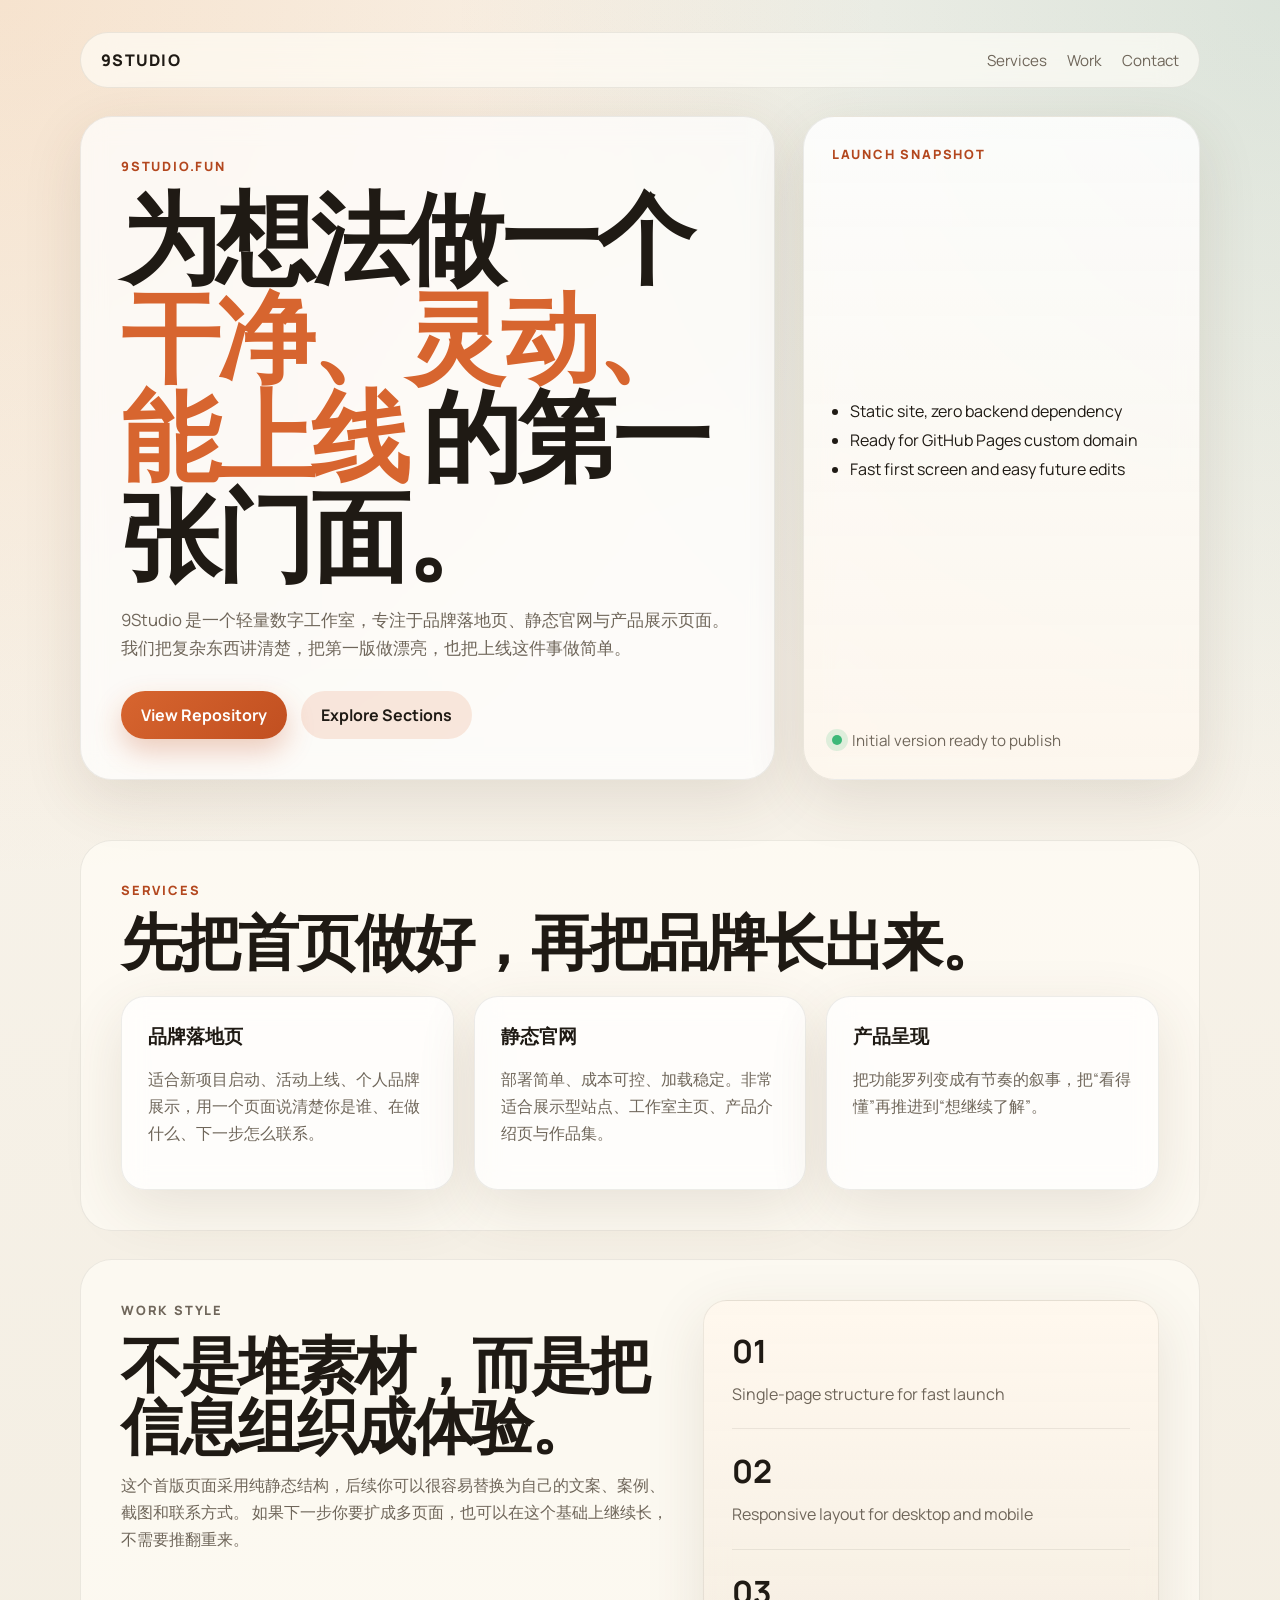
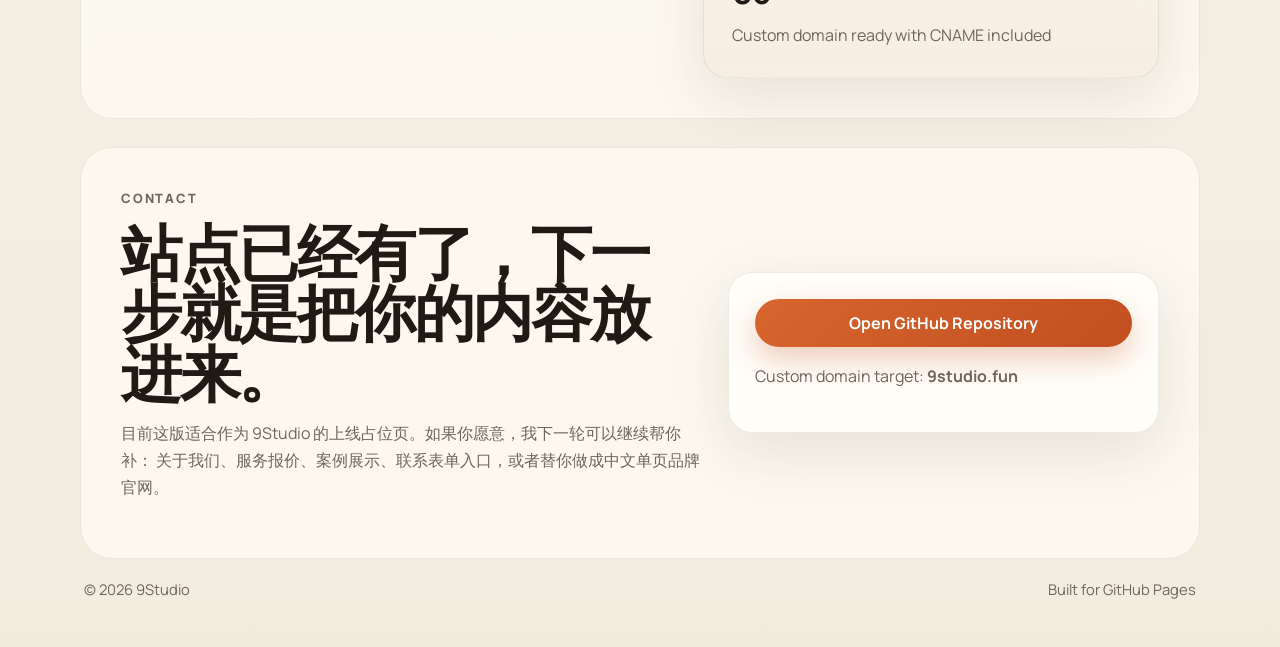
==== index.html @ e5561b4b "Add initial GitHub Pages landing site" ====
<!DOCTYPE html>
<html lang="zh-CN">
<head>
  <meta charset="UTF-8">
  <meta name="viewport" content="width=device-width, initial-scale=1.0">
  <meta
    name="description"
    content="9Studio is a compact digital studio focused on websites, brand landing pages, and product experiences."
  >
  <title>9Studio</title>
  <link rel="preconnect" href="https://fonts.googleapis.com">
  <link rel="preconnect" href="https://fonts.gstatic.com" crossorigin>
  <link
    href="https://fonts.googleapis.com/css2?family=Manrope:wght@400;500;600;700;800&display=swap"
    rel="stylesheet"
  >
  <link rel="stylesheet" href="styles.css">
</head>
<body>
  <div class="site-shell">
    <header class="hero">
      <nav class="topbar">
        <a class="brand" href="#home">9Studio</a>
        <div class="topbar-links">
          <a href="#services">Services</a>
          <a href="#work">Work</a>
          <a href="#contact">Contact</a>
        </div>
      </nav>

      <section class="hero-grid" id="home">
        <div class="hero-copy">
          <p class="eyebrow">9studio.fun</p>
          <h1>
            为想法做一个
            <span>干净、灵动、能上线</span>
            的第一张门面。
          </h1>
          <p class="lead">
            9Studio 是一个轻量数字工作室，专注于品牌落地页、静态官网与产品展示页面。
            我们把复杂东西讲清楚，把第一版做漂亮，也把上线这件事做简单。
          </p>
          <div class="hero-actions">
            <a class="button button-primary" href="https://github.com/buqun1994-sudo/9.9studio_web">View Repository</a>
            <a class="button button-secondary" href="#services">Explore Sections</a>
          </div>
        </div>

        <aside class="hero-card">
          <p class="card-label">Launch Snapshot</p>
          <ul>
            <li>Static site, zero backend dependency</li>
            <li>Ready for GitHub Pages custom domain</li>
            <li>Fast first screen and easy future edits</li>
          </ul>
          <div class="hero-card-footer">
            <span class="status-dot"></span>
            <span>Initial version ready to publish</span>
          </div>
        </aside>
      </section>
    </header>

    <main>
      <section class="section section-grid" id="services">
        <div class="section-intro">
          <p class="section-kicker">Services</p>
          <h2>先把首页做好，再把品牌长出来。</h2>
        </div>

        <div class="card-grid">
          <article class="info-card">
            <h3>品牌落地页</h3>
            <p>适合新项目启动、活动上线、个人品牌展示，用一个页面说清楚你是谁、在做什么、下一步怎么联系。</p>
          </article>
          <article class="info-card">
            <h3>静态官网</h3>
            <p>部署简单、成本可控、加载稳定。非常适合展示型站点、工作室主页、产品介绍页与作品集。</p>
          </article>
          <article class="info-card">
            <h3>产品呈现</h3>
            <p>把功能罗列变成有节奏的叙事，把“看得懂”再推进到“想继续了解”。</p>
          </article>
        </div>
      </section>

      <section class="section spotlight" id="work">
        <div class="spotlight-copy">
          <p class="section-kicker">Work Style</p>
          <h2>不是堆素材，而是把信息组织成体验。</h2>
          <p>
            这个首版页面采用纯静态结构，后续你可以很容易替换为自己的文案、案例、截图和联系方式。
            如果下一步你要扩成多页面，也可以在这个基础上继续长，不需要推翻重来。
          </p>
        </div>

        <div class="metric-panel">
          <div>
            <strong>01</strong>
            <span>Single-page structure for fast launch</span>
          </div>
          <div>
            <strong>02</strong>
            <span>Responsive layout for desktop and mobile</span>
          </div>
          <div>
            <strong>03</strong>
            <span>Custom domain ready with CNAME included</span>
          </div>
        </div>
      </section>

      <section class="section contact-section" id="contact">
        <div class="contact-copy">
          <p class="section-kicker">Contact</p>
          <h2>站点已经有了，下一步就是把你的内容放进来。</h2>
          <p>
            目前这版适合作为 9Studio 的上线占位页。如果你愿意，我下一轮可以继续帮你补：
            关于我们、服务报价、案例展示、联系表单入口，或者替你做成中文单页品牌官网。
          </p>
        </div>

        <div class="contact-box">
          <a class="button button-primary button-full" href="https://github.com/buqun1994-sudo/9.9studio_web">
            Open GitHub Repository
          </a>
          <p class="small-note">
            Custom domain target:
            <strong>9studio.fun</strong>
          </p>
        </div>
      </section>
    </main>

    <footer class="site-footer">
      <span>© <span id="year">2026</span> 9Studio</span>
      <span>Built for GitHub Pages</span>
    </footer>
  </div>

  <script>
    document.getElementById("year").textContent = new Date().getFullYear();
  </script>
</body>
</html>
---- styles.css ----
:root {
  --bg: #f6f2e8;
  --surface: rgba(255, 255, 255, 0.7);
  --surface-strong: #fffdf8;
  --text: #1f1a14;
  --muted: #6f665a;
  --line: rgba(31, 26, 20, 0.08);
  --accent: #d7652f;
  --accent-deep: #b3471e;
  --accent-soft: rgba(215, 101, 47, 0.14);
  --shadow: 0 18px 60px rgba(82, 57, 36, 0.12);
  --radius-xl: 32px;
  --radius-lg: 24px;
  --radius-md: 16px;
  --content-width: 1120px;
}

* {
  box-sizing: border-box;
}

html {
  scroll-behavior: smooth;
}

body {
  margin: 0;
  min-height: 100vh;
  color: var(--text);
  background:
    radial-gradient(circle at top left, rgba(236, 163, 95, 0.22), transparent 34%),
    radial-gradient(circle at top right, rgba(86, 148, 130, 0.18), transparent 32%),
    linear-gradient(180deg, #f9f5ee 0%, #f2ecdf 100%);
  font-family: "Manrope", "Avenir Next", "Segoe UI Variable Display", "PingFang SC", sans-serif;
}

a {
  color: inherit;
  text-decoration: none;
}

.site-shell {
  width: min(calc(100% - 32px), var(--content-width));
  margin: 0 auto;
  padding: 24px 0 48px;
}

.hero {
  padding: 8px 0 32px;
}

.topbar {
  display: flex;
  align-items: center;
  justify-content: space-between;
  gap: 24px;
  padding: 16px 20px;
  border: 1px solid var(--line);
  border-radius: 999px;
  background: rgba(255, 253, 248, 0.65);
  backdrop-filter: blur(18px);
}

.brand {
  font-size: 1rem;
  font-weight: 800;
  letter-spacing: 0.08em;
  text-transform: uppercase;
}

.topbar-links {
  display: flex;
  gap: 20px;
  color: var(--muted);
  font-size: 0.95rem;
}

.hero-grid {
  display: grid;
  grid-template-columns: minmax(0, 1.4fr) minmax(280px, 0.8fr);
  gap: 28px;
  margin-top: 28px;
}

.hero-copy,
.hero-card,
.info-card,
.metric-panel,
.contact-box {
  border: 1px solid var(--line);
  background: var(--surface);
  box-shadow: var(--shadow);
  backdrop-filter: blur(12px);
}

.hero-copy {
  padding: 40px;
  border-radius: var(--radius-xl);
}

.eyebrow,
.section-kicker,
.card-label {
  margin: 0 0 12px;
  color: var(--accent-deep);
  font-size: 0.8rem;
  font-weight: 800;
  letter-spacing: 0.14em;
  text-transform: uppercase;
}

.hero-copy h1,
.section-intro h2,
.spotlight-copy h2,
.contact-copy h2 {
  margin: 0;
  line-height: 1;
  letter-spacing: -0.04em;
}

.hero-copy h1 {
  font-size: clamp(3rem, 8vw, 6.2rem);
}

.hero-copy h1 span {
  color: var(--accent);
}

.lead,
.spotlight-copy p,
.contact-copy p,
.info-card p,
.metric-panel span,
.small-note {
  color: var(--muted);
  line-height: 1.7;
}

.lead {
  max-width: 48rem;
  margin: 22px 0 0;
  font-size: 1.05rem;
}

.hero-actions {
  display: flex;
  flex-wrap: wrap;
  gap: 14px;
  margin-top: 28px;
}

.button {
  display: inline-flex;
  align-items: center;
  justify-content: center;
  min-height: 48px;
  padding: 0 20px;
  border-radius: 999px;
  font-weight: 700;
  transition: transform 160ms ease, box-shadow 160ms ease, background-color 160ms ease;
}

.button:hover {
  transform: translateY(-1px);
}

.button-primary {
  color: #fff;
  background: linear-gradient(135deg, var(--accent) 0%, #c14f20 100%);
  box-shadow: 0 12px 28px rgba(193, 79, 32, 0.28);
}

.button-secondary {
  background: var(--accent-soft);
}

.button-full {
  width: 100%;
}

.hero-card {
  display: flex;
  flex-direction: column;
  justify-content: space-between;
  padding: 28px;
  border-radius: var(--radius-xl);
  background:
    linear-gradient(180deg, rgba(255, 255, 255, 0.84) 0%, rgba(255, 248, 239, 0.78) 100%);
}

.hero-card ul {
  margin: 0;
  padding-left: 18px;
  color: var(--text);
  line-height: 1.8;
}

.hero-card-footer {
  display: flex;
  align-items: center;
  gap: 10px;
  margin-top: 24px;
  color: var(--muted);
  font-size: 0.95rem;
}

.status-dot {
  width: 10px;
  height: 10px;
  border-radius: 50%;
  background: #3cb878;
  box-shadow: 0 0 0 6px rgba(60, 184, 120, 0.16);
}

.section {
  margin-top: 28px;
  padding: 40px;
  border-radius: var(--radius-xl);
  background: rgba(255, 252, 245, 0.72);
  border: 1px solid var(--line);
}

.section-grid {
  display: grid;
  gap: 24px;
}

.section-intro h2,
.spotlight-copy h2,
.contact-copy h2 {
  font-size: clamp(2rem, 5vw, 3.8rem);
}

.card-grid {
  display: grid;
  grid-template-columns: repeat(3, minmax(0, 1fr));
  gap: 20px;
}

.info-card {
  padding: 26px;
  border-radius: var(--radius-lg);
}

.info-card h3 {
  margin: 0 0 12px;
  font-size: 1.2rem;
}

.spotlight {
  display: grid;
  grid-template-columns: minmax(0, 1.1fr) minmax(280px, 0.9fr);
  gap: 24px;
  align-items: stretch;
}

.metric-panel {
  display: grid;
  gap: 20px;
  padding: 28px;
  border-radius: var(--radius-lg);
  background: linear-gradient(180deg, rgba(255, 247, 237, 0.9) 0%, rgba(244, 236, 224, 0.85) 100%);
}

.metric-panel div {
  padding-bottom: 20px;
  border-bottom: 1px solid var(--line);
}

.metric-panel div:last-child {
  padding-bottom: 0;
  border-bottom: 0;
}

.metric-panel strong {
  display: block;
  margin-bottom: 8px;
  font-size: 2rem;
}

.contact-section {
  display: grid;
  grid-template-columns: minmax(0, 1.15fr) minmax(260px, 0.85fr);
  gap: 24px;
  align-items: center;
}

.contact-box {
  padding: 26px;
  border-radius: var(--radius-lg);
  background: var(--surface-strong);
}

.site-footer {
  display: flex;
  align-items: center;
  justify-content: space-between;
  gap: 16px;
  padding: 20px 4px 0;
  color: var(--muted);
  font-size: 0.92rem;
}

@media (max-width: 920px) {
  .hero-grid,
  .spotlight,
  .contact-section,
  .card-grid {
    grid-template-columns: 1fr;
  }

  .hero-copy,
  .hero-card,
  .section,
  .contact-box {
    padding: 28px;
  }

  .topbar {
    border-radius: 24px;
    padding: 16px 18px;
  }
}

@media (max-width: 640px) {
  .site-shell {
    width: min(calc(100% - 20px), var(--content-width));
    padding-top: 12px;
  }

  .topbar {
    flex-direction: column;
    align-items: flex-start;
  }

  .topbar-links {
    flex-wrap: wrap;
    gap: 12px 18px;
  }

  .hero-copy h1 {
    line-height: 1.03;
  }

  .site-footer {
    flex-direction: column;
    align-items: flex-start;
  }
}

@media (prefers-reduced-motion: reduce) {
  html {
    scroll-behavior: auto;
  }

  .button {
    transition: none;
  }
}
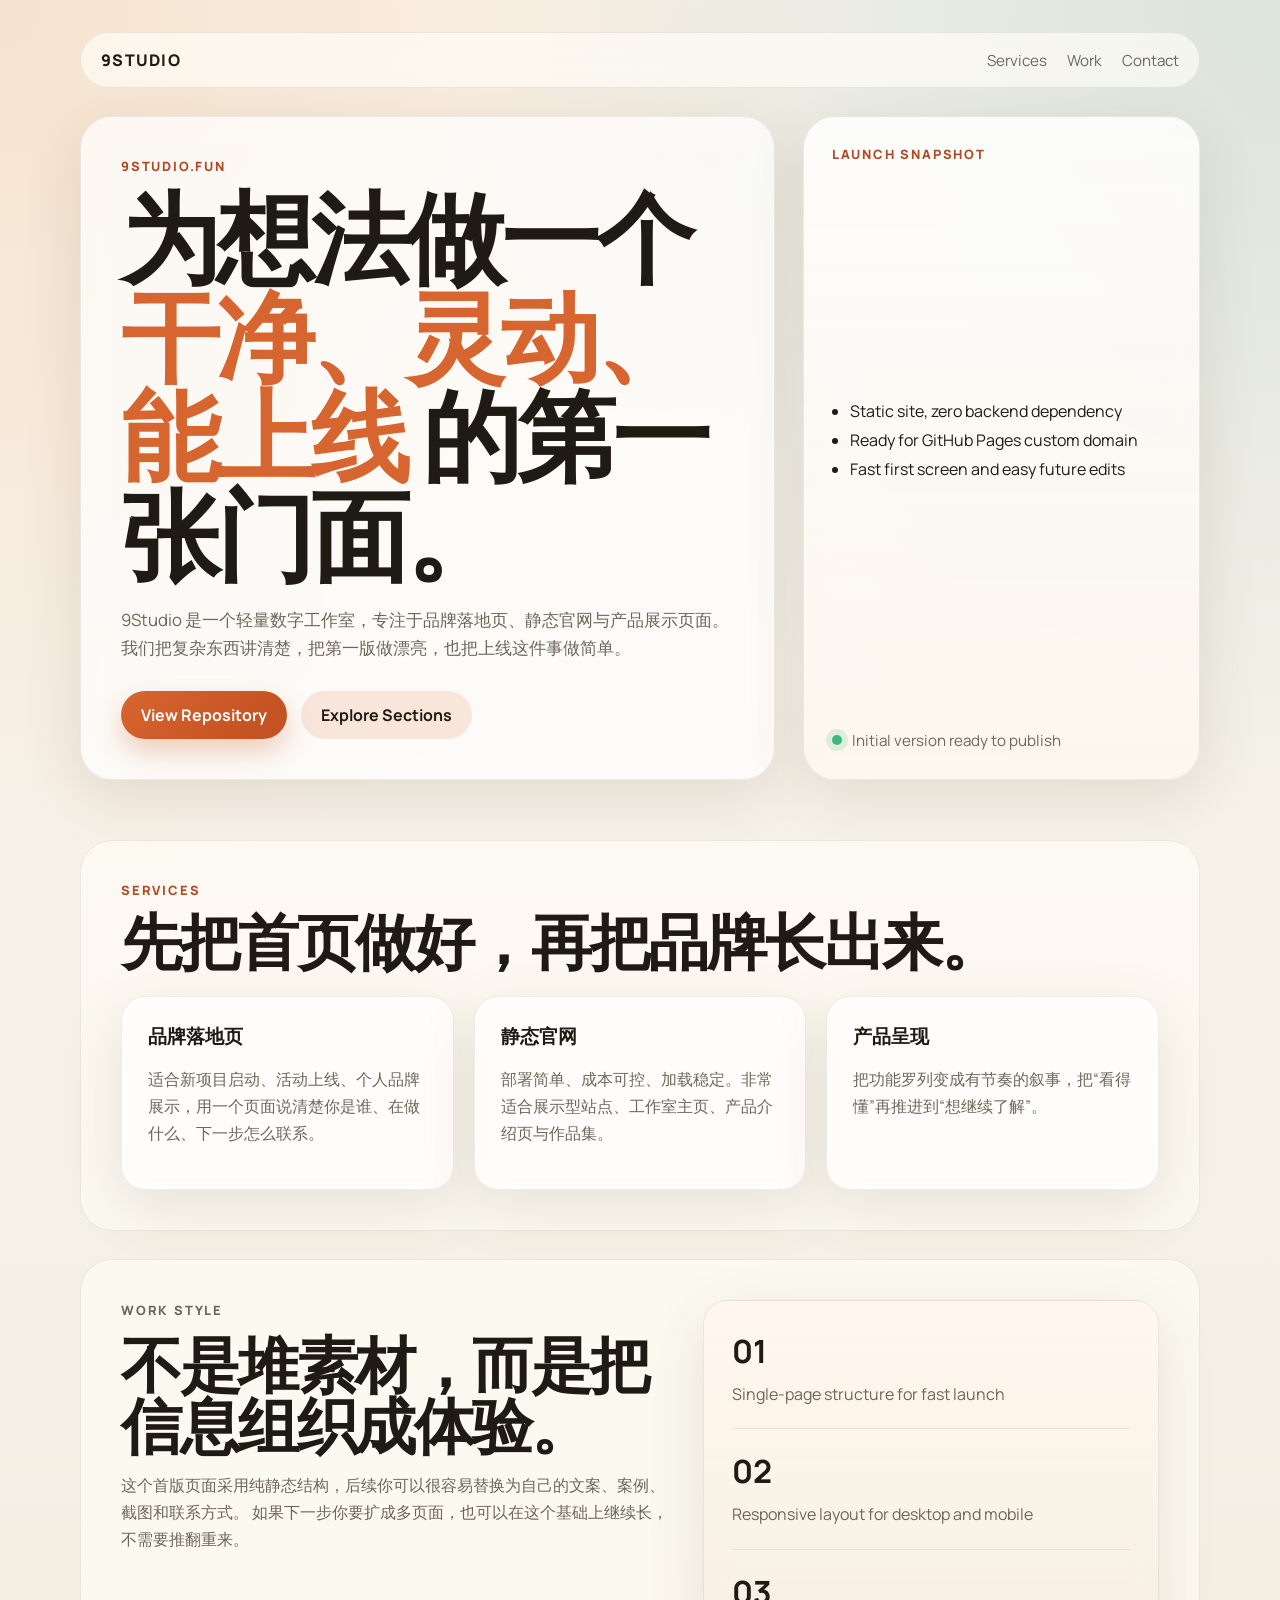
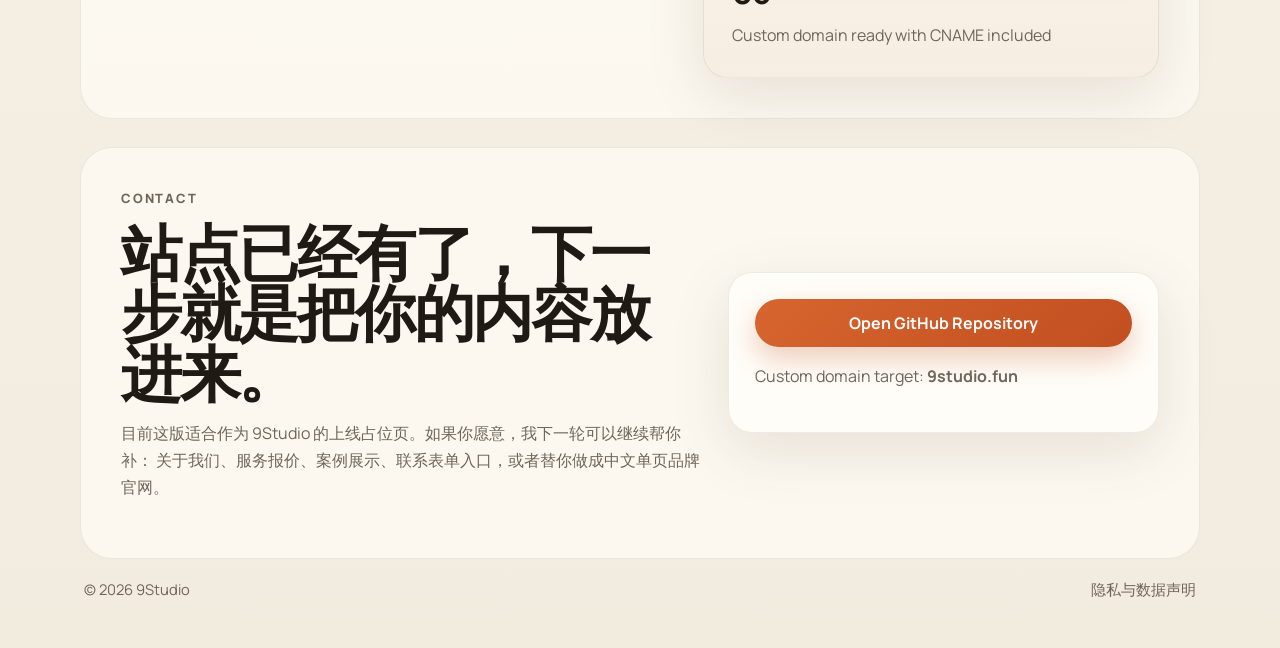
==== commit 99ad0c44: "Add privacy statement page" ====
--- a/index.html
+++ b/index.html
@@ -7,7 +7,10 @@
     name="description"
     content="9Studio is a compact digital studio focused on websites, brand landing pages, and product experiences."
   >
-  <title>9Studio</title>
+  <title>9.9studio</title>
+  <link rel="icon" href="/favicon.svg" type="image/svg+xml">
+  <link rel="alternate icon" href="/favicon.png" type="image/png">
+  <link rel="apple-touch-icon" href="/favicon.png">
   <link rel="preconnect" href="https://fonts.googleapis.com">
   <link rel="preconnect" href="https://fonts.gstatic.com" crossorigin>
   <link
@@ -134,7 +137,7 @@
 
     <footer class="site-footer">
       <span>© <span id="year">2026</span> 9Studio</span>
-      <span>Built for GitHub Pages</span>
+      <a href="/privacy/">隐私与数据声明</a>
     </footer>
   </div>
 
--- a/styles.css
+++ b/styles.css
@@ -301,6 +301,70 @@
   font-size: 0.92rem;
 }
 
+.simple-header {
+  padding: 8px 0 28px;
+}
+
+.policy-page {
+  padding-bottom: 28px;
+}
+
+.policy-document {
+  max-width: 860px;
+  margin: 0 auto;
+  padding: 44px;
+  border: 1px solid var(--line);
+  border-radius: var(--radius-xl);
+  background: rgba(255, 252, 245, 0.82);
+  box-shadow: var(--shadow);
+}
+
+.policy-document h1 {
+  margin: 0;
+  font-size: clamp(2.2rem, 6vw, 4.6rem);
+  line-height: 1.06;
+  letter-spacing: -0.04em;
+}
+
+.policy-updated {
+  margin: 14px 0 32px;
+  color: var(--accent-deep);
+  font-weight: 800;
+}
+
+.policy-document h2 {
+  margin: 34px 0 12px;
+  font-size: clamp(1.35rem, 3vw, 2rem);
+  line-height: 1.25;
+}
+
+.policy-document p,
+.policy-document li {
+  color: var(--muted);
+  font-size: 1rem;
+  line-height: 1.85;
+}
+
+.policy-document p {
+  margin: 0 0 14px;
+}
+
+.policy-document ul {
+  display: grid;
+  gap: 10px;
+  margin: 0;
+  padding-left: 22px;
+}
+
+.policy-document strong {
+  color: var(--text);
+}
+
+.policy-redlines {
+  list-style: none;
+  padding-left: 0;
+}
+
 @media (max-width: 920px) {
   .hero-grid,
   .spotlight,
@@ -312,7 +376,8 @@
   .hero-copy,
   .hero-card,
   .section,
-  .contact-box {
+  .contact-box,
+  .policy-document {
     padding: 28px;
   }
 
